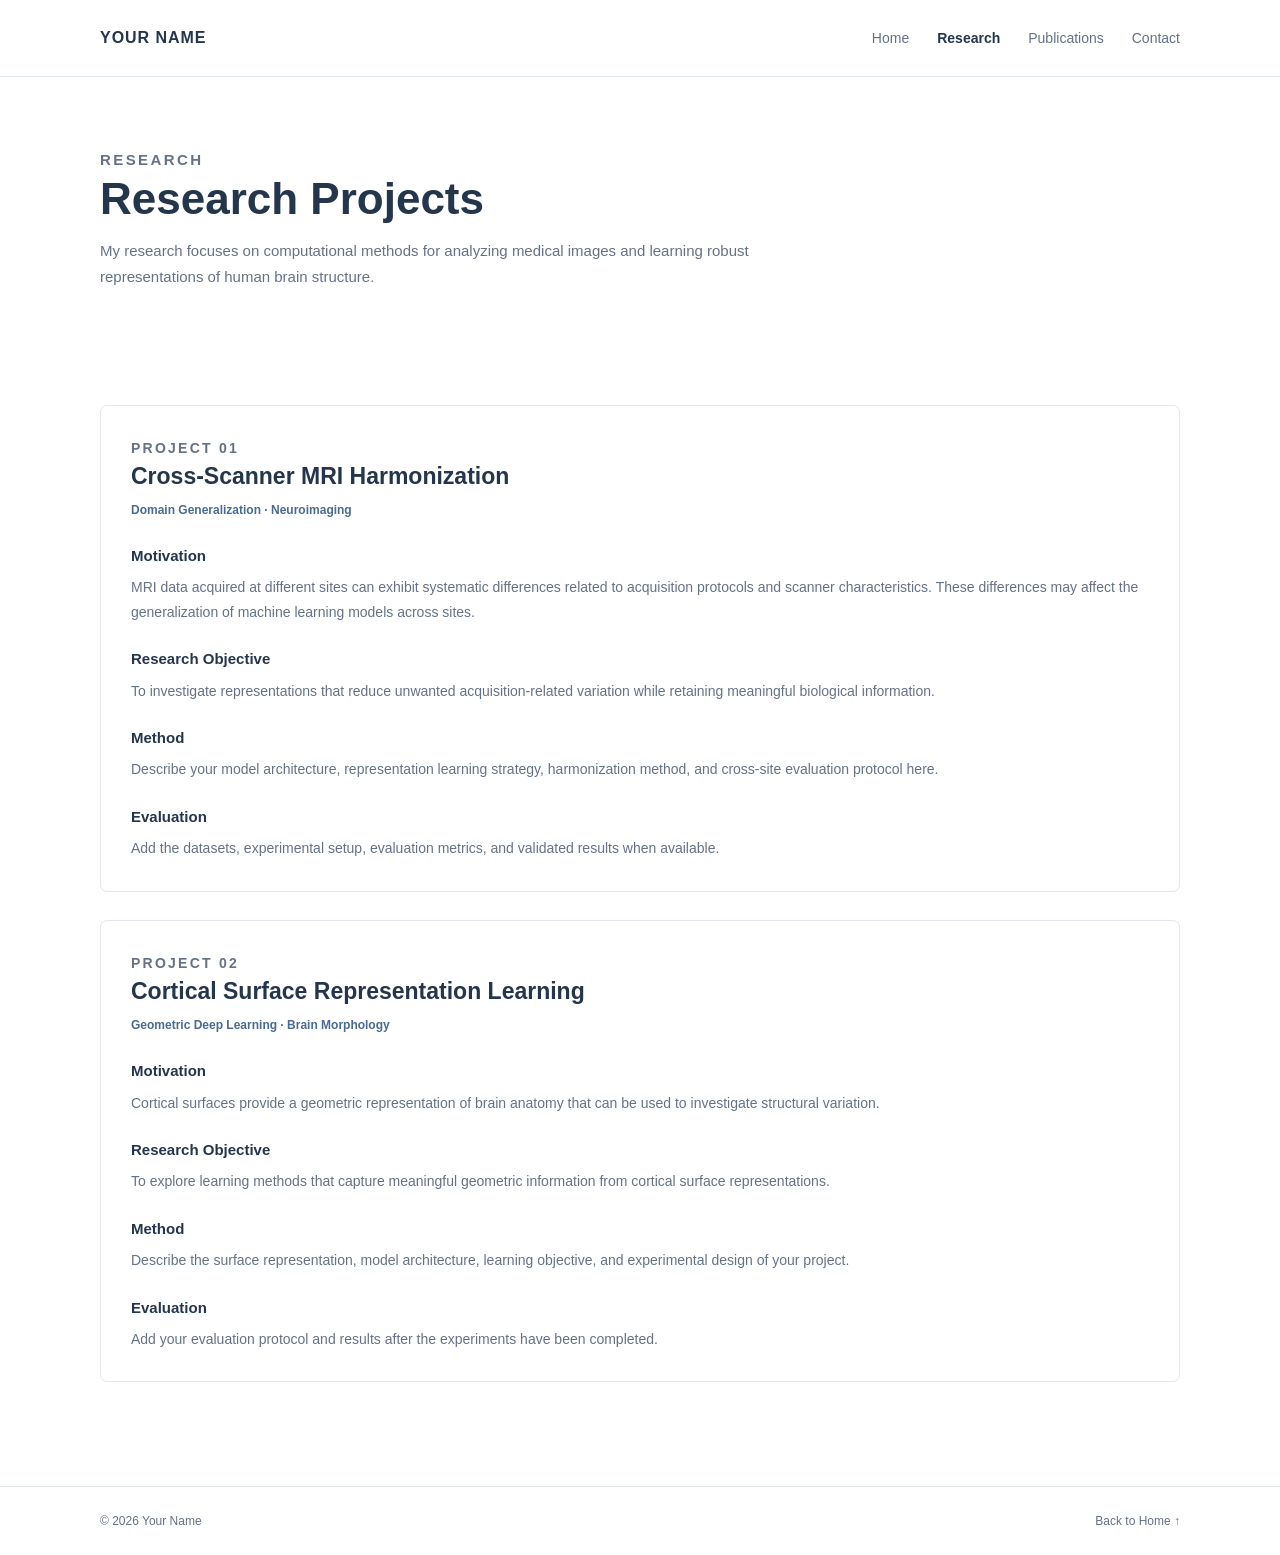
==== research.html @ 869a5a7e "Create research.html for research project overview This file contains an HTML structure for a resear" ====
<!DOCTYPE html>
<html lang="en">
<head>
  <meta charset="UTF-8">
  <meta name="viewport" content="width=device-width, initial-scale=1.0">
  <title>Research | Your Name</title>
  <meta name="description" content="Research projects by Your Name.">
  <link rel="stylesheet" href="css/style.css">
</head>

<body>
  <header class="site-header">
    <nav class="navbar container">
      <a class="site-logo" href="index.html">YOUR NAME</a>

      <div class="nav-links">
        <a href="index.html">Home</a>
        <a class="active" href="research.html">Research</a>
        <a href="publications.html">Publications</a>
        <a href="index.html#contact">Contact</a>
      </div>
    </nav>
  </header>

  <main class="container">
    <section class="page-intro">
      <p class="eyebrow">RESEARCH</p>
      <h1>Research Projects</h1>
      <p>
        My research focuses on computational methods
        for analyzing medical images and learning
        robust representations of human brain structure.
      </p>
    </section>

    <section class="section">
      <article class="research-item">
        <p class="eyebrow">PROJECT 01</p>
        <h2>Cross-Scanner MRI Harmonization</h2>

        <div class="research-meta">
          Domain Generalization · Neuroimaging
        </div>

        <h3>Motivation</h3>
        <p>
          MRI data acquired at different sites can exhibit
          systematic differences related to acquisition
          protocols and scanner characteristics.
          These differences may affect the generalization
          of machine learning models across sites.
        </p>

        <h3>Research Objective</h3>
        <p>
          To investigate representations that reduce
          unwanted acquisition-related variation while
          retaining meaningful biological information.
        </p>

        <h3>Method</h3>
        <p>
          Describe your model architecture, representation
          learning strategy, harmonization method, and
          cross-site evaluation protocol here.
        </p>

        <h3>Evaluation</h3>
        <p>
          Add the datasets, experimental setup, evaluation
          metrics, and validated results when available.
        </p>
      </article>

      <article class="research-item">
        <p class="eyebrow">PROJECT 02</p>
        <h2>Cortical Surface Representation Learning</h2>

        <div class="research-meta">
          Geometric Deep Learning · Brain Morphology
        </div>

        <h3>Motivation</h3>
        <p>
          Cortical surfaces provide a geometric
          representation of brain anatomy that can be
          used to investigate structural variation.
        </p>

        <h3>Research Objective</h3>
        <p>
          To explore learning methods that capture
          meaningful geometric information from
          cortical surface representations.
        </p>

        <h3>Method</h3>
        <p>
          Describe the surface representation, model
          architecture, learning objective, and
          experimental design of your project.
        </p>

        <h3>Evaluation</h3>
        <p>
          Add your evaluation protocol and results
          after the experiments have been completed.
        </p>
      </article>
    </section>
  </main>

  <footer class="site-footer">
    <div class="container footer-inner">
      <span>© 2026 Your Name</span>
      <a href="index.html">Back to Home ↑</a>
    </div>
  </footer>
</body>
</html>
---- css/style.css ----
/* =========================
   1. Design System
========================= */

:root {
  --navy: #24364b;
  --blue: #496b91;
  --text: #263344;
  --muted: #657286;
  --border: #e2e7ed;
  --background: #ffffff;
  --soft-background: #f6f8fb;

  --max-width: 1080px;
}

* {
  box-sizing: border-box;
}

html {
  scroll-behavior: smooth;
}

body {
  margin: 0;
  background: var(--background);
  color: var(--text);
  font-family:
    -apple-system, BlinkMacSystemFont,
    "Segoe UI", Roboto, Arial, sans-serif;
  font-size: 16px;
  line-height: 1.75;
}

a {
  color: inherit;
  text-decoration: none;
}

img {
  display: block;
  max-width: 100%;
}

.container {
  width: min(var(--max-width), calc(100% - 48px));
  margin-inline: auto;
}


/* =========================
   2. Navigation
========================= */

.site-header {
  position: sticky;
  top: 0;
  z-index: 10;
  background: rgba(255, 255, 255, 0.96);
  border-bottom: 1px solid var(--border);
}

.navbar {
  min-height: 76px;
  display: flex;
  align-items: center;
  justify-content: space-between;
  gap: 24px;
}

.site-logo {
  color: var(--navy);
  font-size: 16px;
  font-weight: 750;
  letter-spacing: 0.06em;
  white-space: nowrap;
}

.nav-links {
  display: flex;
  align-items: center;
  gap: 28px;
}

.nav-links a {
  color: var(--muted);
  font-size: 14px;
  transition: color 0.2s ease;
}

.nav-links a:hover,
.nav-links a.active {
  color: var(--navy);
}

.nav-links a.active {
  font-weight: 700;
}


/* =========================
   3. Hero
========================= */

.hero {
  min-height: 470px;
  padding-block: 80px;
  display: grid;
  grid-template-columns: 1.6fr 0.8fr;
  align-items: center;
  gap: 72px;
}

.eyebrow {
  margin: 0 0 12px;
  color: var(--blue);
  font-size: 11px;
  font-weight: 750;
  letter-spacing: 0.16em;
}

.hero h1 {
  margin: 0 0 10px;
  color: var(--navy);
  font-size: clamp(36px, 5vw, 52px);
  line-height: 1.2;
  letter-spacing: -0.04em;
}

.hero-role {
  margin: 0 0 22px;
  color: var(--blue);
  font-size: 17px;
  font-weight: 600;
}

.hero-description {
  max-width: 570px;
  margin: 0;
  color: var(--muted);
  font-size: 15px;
}

.affiliation {
  margin-top: 18px;
  color: var(--muted);
  font-size: 13px;
}

.hero-links {
  display: flex;
  flex-wrap: wrap;
  align-items: center;
  gap: 24px;
  margin-top: 28px;
}

.button {
  display: inline-flex;
  align-items: center;
  justify-content: center;
  min-height: 44px;
  padding: 10px 18px;
  border-radius: 5px;
  font-size: 14px;
  font-weight: 600;
  transition:
    background 0.2s ease,
    transform 0.2s ease;
}

.button-primary {
  color: white;
  background: var(--navy);
}

.button-primary:hover {
  background: var(--blue);
  transform: translateY(-1px);
}

.text-link {
  color: var(--blue);
  font-size: 14px;
  font-weight: 650;
}

.text-link:hover {
  color: var(--navy);
}

.profile-area {
  display: flex;
  justify-content: center;
}

.profile-image {
  width: 240px;
  height: 290px;
  object-fit: cover;
  object-position: center;
  border-radius: 8px;
  background: var(--soft-background);
}


/* =========================
   4. General Sections
========================= */

.section {
  padding-block: 76px;
}

.section-muted {
  background: var(--soft-background);
}

.section-heading {
  margin-bottom: 30px;
}

.section-heading h2,
.contact-section h2 {
  margin: 0;
  color: var(--navy);
  font-size: 30px;
  line-height: 1.3;
  letter-spacing: -0.025em;
}

.interest-grid {
  display: grid;
  grid-template-columns: repeat(3, minmax(0, 1fr));
  gap: 20px;
}

.interest-card {
  padding: 25px;
  background: white;
  border: 1px solid var(--border);
  border-radius: 7px;
}

.card-number {
  color: var(--blue);
  font-size: 12px;
  font-weight: 750;
  letter-spacing: 0.1em;
}

.interest-card h3 {
  margin: 18px 0 8px;
  color: var(--navy);
  font-size: 17px;
  line-height: 1.45;
}

.interest-card p {
  margin: 0;
  color: var(--muted);
  font-size: 14px;
}


/* =========================
   5. Project Cards
========================= */

.heading-row {
  display: flex;
  align-items: end;
  justify-content: space-between;
  gap: 20px;
}

.project-list {
  display: grid;
  gap: 16px;
}

.project-card {
  display: grid;
  grid-template-columns: 130px 1fr;
  gap: 28px;
  padding: 28px;
  border: 1px solid var(--border);
  border-radius: 7px;
  transition:
    border-color 0.2s ease,
    transform 0.2s ease;
}

.project-card:hover {
  border-color: #aab9ca;
  transform: translateY(-2px);
}

.project-index {
  color: var(--blue);
  font-size: 11px;
  font-weight: 750;
  letter-spacing: 0.12em;
}

.project-content h3 {
  margin: 0 0 8px;
  color: var(--navy);
  font-size: 19px;
  line-height: 1.45;
}

.project-content p {
  margin: 0 0 14px;
  color: var(--muted);
  font-size: 14px;
}

.news-section {
  min-height: 200px;
}

.empty-note {
  padding: 20px;
  color: var(--muted);
  background: white;
  border: 1px solid var(--border);
  border-radius: 6px;
  font-size: 14px;
}


/* =========================
   6. Inner Pages
========================= */

.page-intro {
  padding-block: 70px 38px;
}

.page-intro h1 {
  margin: 0 0 12px;
  color: var(--navy);
  font-size: clamp(34px, 5vw, 44px);
  line-height: 1.2;
}

.page-intro p {
  max-width: 680px;
  margin: 0;
  color: var(--muted);
  font-size: 15px;
}

.research-item {
  margin-bottom: 28px;
  padding: 30px;
  border: 1px solid var(--border);
  border-radius: 7px;
}

.research-item h2 {
  margin: 0 0 8px;
  color: var(--navy);
  font-size: 23px;
  line-height: 1.4;
}

.research-meta {
  margin-bottom: 20px;
  color: var(--blue);
  font-size: 12px;
  font-weight: 650;
}

.research-item h3 {
  margin: 22px 0 6px;
  color: var(--navy);
  font-size: 15px;
}

.research-item p {
  margin: 0;
  color: var(--muted);
  font-size: 14px;
}

.publication-year {
  margin: 38px 0 16px;
  color: var(--navy);
  font-size: 24px;
}

.publication-item {
  padding: 22px 0;
  border-top: 1px solid var(--border);
}

.publication-item h3 {
  margin: 0 0 8px;
  color: var(--navy);
  font-size: 17px;
  line-height: 1.5;
}

.publication-item p {
  margin: 4px 0;
  color: var(--muted);
  font-size: 13px;
}

.publication-links {
  display: flex;
  flex-wrap: wrap;
  gap: 16px;
  margin-top: 12px;
}

.publication-links a {
  color: var(--blue);
  font-size: 13px;
  font-weight: 650;
}

.publication-links a:hover {
  text-decoration: underline;
}


/* =========================
   7. Contact and Footer
========================= */

.contact-section {
  padding-block: 72px;
  scroll-margin-top: 90px;
}

.contact-section > p:not(.eyebrow) {
  color: var(--muted);
  font-size: 14px;
}

.contact-links {
  display: flex;
  flex-wrap: wrap;
  gap: 22px;
  margin-top: 22px;
}

.contact-links a {
  color: var(--blue);
  font-size: 14px;
  font-weight: 650;
}

.contact-links a:hover {
  text-decoration: underline;
}

.site-footer {
  border-top: 1px solid var(--border);
}

.footer-inner {
  min-height: 68px;
  display: flex;
  align-items: center;
  justify-content: space-between;
  gap: 16px;
  color: var(--muted);
  font-size: 12px;
}


/* =========================
   8. Responsive Layout
========================= */

@media (max-width: 760px) {
  .container {
    width: calc(100% - 36px);
  }

  .navbar {
    min-height: 68px;
    align-items: flex-start;
    flex-direction: column;
    justify-content: center;
    gap: 8px;
    padding-block: 14px;
  }

  .nav-links {
    width: 100%;
    flex-wrap: wrap;
    gap: 18px;
  }

  .hero {
    min-height: auto;
    grid-template-columns: 1fr;
    gap: 32px;
    padding-block: 48px;
  }

  .hero-text {
    order: 2;
  }

  .profile-area {
    order: 1;
    justify-content: flex-start;
  }

  .profile-image {
    width: 150px;
    height: 175px;
  }

  .section {
    padding-block: 52px;
  }

  .interest-grid {
    grid-template-columns: 1fr;
  }

  .project-card {
    grid-template-columns: 1fr;
    gap: 10px;
    padding: 22px;
  }

  .heading-row {
    align-items: flex-start;
    flex-direction: column;
  }

  .page-intro {
    padding-block: 48px 28px;
  }

  .research-item {
    padding: 22px;
  }

  .contact-section {
    padding-block: 52px;
  }
}

@media (prefers-reduced-motion: reduce) {
  html {
    scroll-behavior: auto;
  }

  *,
  *::before,
  *::after {
    transition-duration: 0.01ms !important;
  }
}
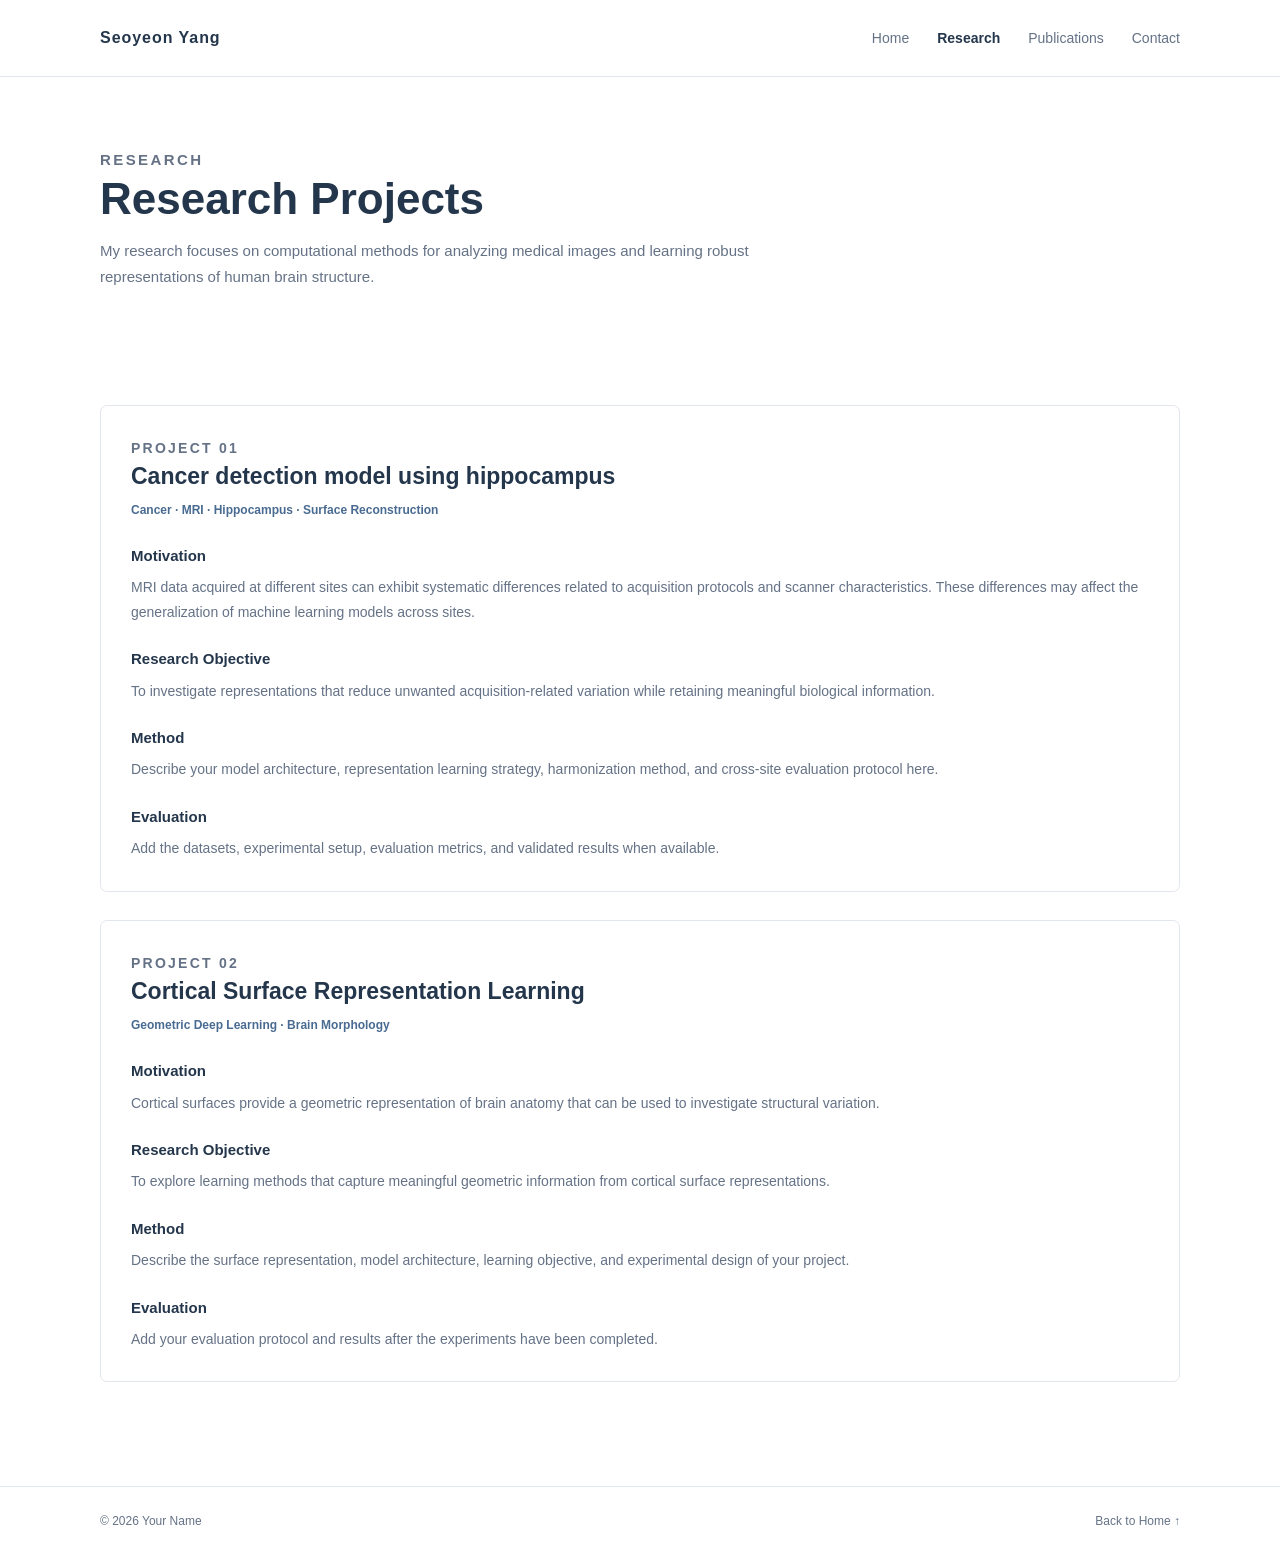
==== commit da042e5a: "Update research.html" ====
--- a/research.html
+++ b/research.html
@@ -3,15 +3,15 @@
 <head>
   <meta charset="UTF-8">
   <meta name="viewport" content="width=device-width, initial-scale=1.0">
-  <title>Research | Your Name</title>
-  <meta name="description" content="Research projects by Your Name.">
+  <title>Research | Seoyeon Yang</title>
+  <meta name="description" content="Research projects by Seoyeon Yang.">
   <link rel="stylesheet" href="css/style.css">
 </head>
 
 <body>
   <header class="site-header">
     <nav class="navbar container">
-      <a class="site-logo" href="index.html">YOUR NAME</a>
+      <a class="site-logo" href="index.html">Seoyeon Yang</a>
 
       <div class="nav-links">
         <a href="index.html">Home</a>
@@ -36,10 +36,10 @@
     <section class="section">
       <article class="research-item">
         <p class="eyebrow">PROJECT 01</p>
-        <h2>Cross-Scanner MRI Harmonization</h2>
+        <h2>Cancer detection model using hippocampus</h2>
 
         <div class="research-meta">
-          Domain Generalization · Neuroimaging
+          Cancer · MRI · Hippocampus · Surface Reconstruction
         </div>
 
         <h3>Motivation</h3>
